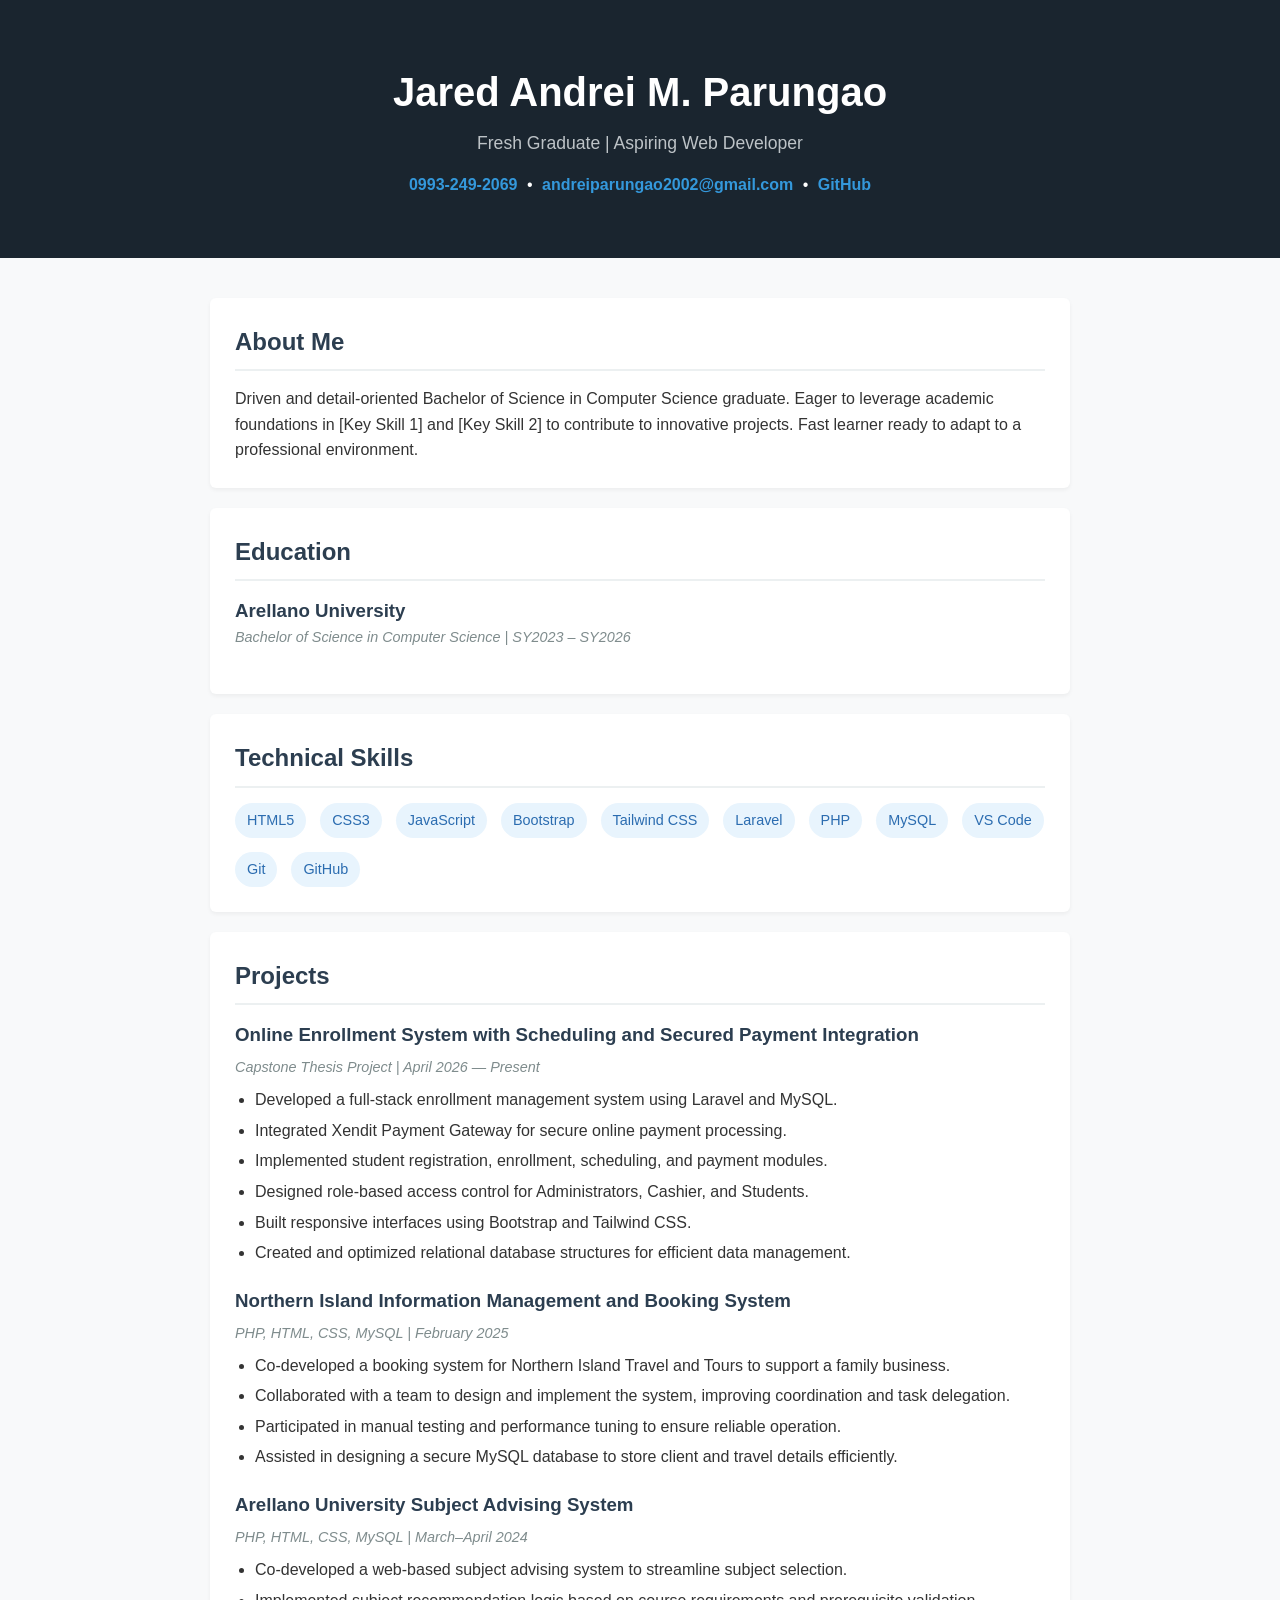
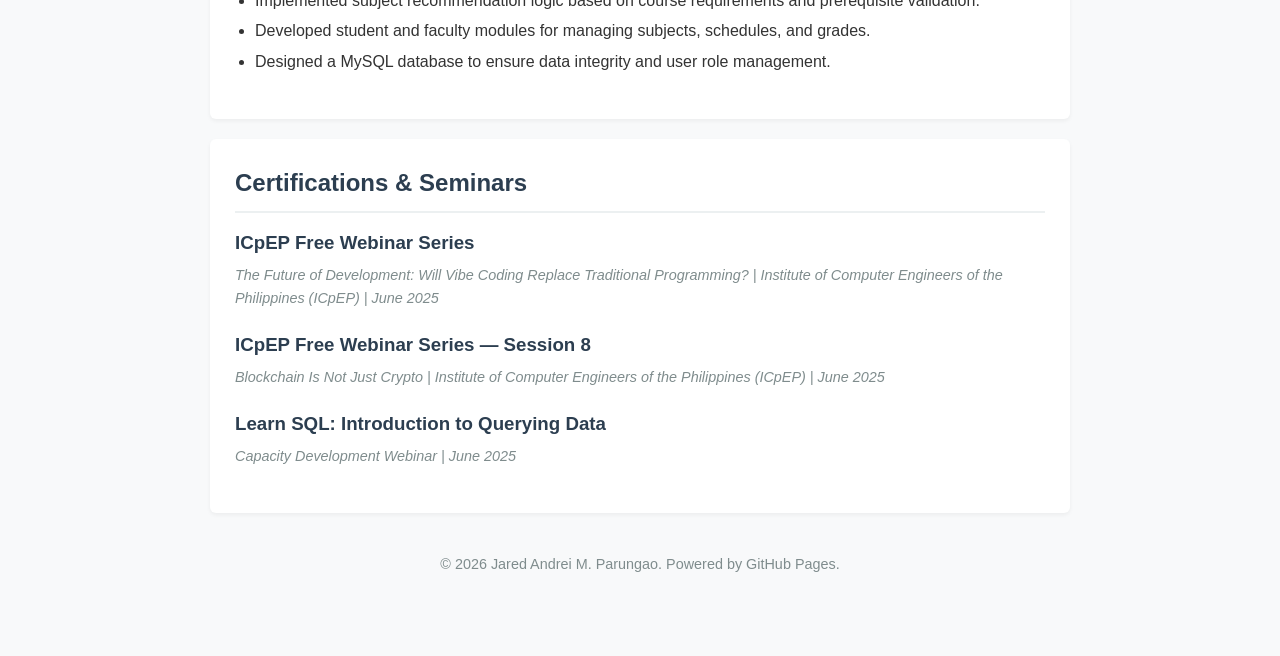
==== MyWebsite/index.html @ e256352b "Add initial HTML structure and CSS styles for portfolio website" ====
<!DOCTYPE html>
<html lang="en">
<head>
    <meta charset="UTF-8">
    <meta name="viewport" content="width=device-width, initial-scale=1.0">
    <title>Jared Andrei M. Parungao | Portfolio & Resume</title>
    <link rel="stylesheet" href="css/style.css">
</head>
<body>

    <!-- Header Section -->
    <header>
        <div class="container">
            <h1>Jared Andrei M. Parungao</h1>
            <p class="subtitle">Fresh Graduate | Aspiring Web Developer</p>
            <div class="contact-links">
                <a href="tel:+639932492069">0993-249-2069</a> • 
                <a href="mailto:andreiparungao2002@gmail.com">andreiparungao2002@gmail.com</a> • 
                <a href="https://github.com/andreeeeiiii" target="_blank">GitHub</a>
            </div>
        </div>
    </header>

    <!-- Main Content Container -->
    <main class="container">

        <!-- About Me Section -->
        <section id="about">
            <h2>About Me</h2>
            <p>Driven and detail-oriented Bachelor of Science in Computer Science graduate. Eager to leverage academic foundations in [Key Skill 1] and [Key Skill 2] to contribute to innovative projects. Fast learner ready to adapt to a professional environment.</p>
        </section>

        <!-- Education Section -->
        <section id="education">
            <h2>Education</h2>
            <div class="item">
                <h3>Arellano University</h3>
                <p class="meta">Bachelor of Science in Computer Science | SY2023 – SY2026</p>
            </div>
        </section>

        <!-- Technical Skills Section -->
        <section id="skills">
            <h2>Technical Skills</h2>
            <div class="skills-list">
                <span class="skill-tag">HTML5</span>
                <span class="skill-tag">CSS3</span>
                <span class="skill-tag">JavaScript</span>
                <span class="skill-tag">Bootstrap</span>
                <span class="skill-tag">Tailwind CSS</span>
                <span class="skill-tag">Laravel</span>
                <span class="skill-tag">PHP</span>
                <span class="skill-tag">MySQL</span>
                <span class="skill-tag">VS Code</span>
                <span class="skill-tag">Git</span>
                <span class="skill-tag">GitHub</span>
            </div>
        </section>

        <!-- Projects / Experience Section -->
        <section id="projects">
            <h2>Projects</h2>

            <div class="item">
                <h3>Online Enrollment System with Scheduling and Secured Payment Integration</h3>
                <p class="meta">Capstone Thesis Project | April 2026 — Present</p>
                <ul>
                    <li>Developed a full-stack enrollment management system using Laravel and MySQL.</li>
                    <li>Integrated Xendit Payment Gateway for secure online payment processing.</li>
                    <li>Implemented student registration, enrollment, scheduling, and payment modules.</li>
                    <li>Designed role-based access control for Administrators, Cashier, and Students.</li>
                    <li>Built responsive interfaces using Bootstrap and Tailwind CSS.</li>
                    <li>Created and optimized relational database structures for efficient data management.</li>
                </ul>
            </div>

            <div class="item">
                <h3>Northern Island Information Management and Booking System</h3>
                <p class="meta">PHP, HTML, CSS, MySQL | February 2025</p>
                <ul>
                    <li>Co-developed a booking system for Northern Island Travel and Tours to support a family business.</li>
                    <li>Collaborated with a team to design and implement the system, improving coordination and task delegation.</li>
                    <li>Participated in manual testing and performance tuning to ensure reliable operation.</li>
                    <li>Assisted in designing a secure MySQL database to store client and travel details efficiently.</li>
                </ul>
            </div>

            <div class="item">
                <h3>Arellano University Subject Advising System</h3>
                <p class="meta">PHP, HTML, CSS, MySQL | March–April 2024</p>
                <ul>
                    <li>Co-developed a web-based subject advising system to streamline subject selection.</li>
                    <li>Implemented subject recommendation logic based on course requirements and prerequisite validation.</li>
                    <li>Developed student and faculty modules for managing subjects, schedules, and grades.</li>
                    <li>Designed a MySQL database to ensure data integrity and user role management.</li>
                </ul>
            </div>
        </section>

        <!-- Certifications Section -->
        <section id="certifications">
            <h2>Certifications & Seminars</h2>
            <div class="item">
                <h3>ICpEP Free Webinar Series</h3>
                <p class="meta">The Future of Development: Will Vibe Coding Replace Traditional Programming? | Institute of Computer Engineers of the Philippines (ICpEP) | June 2025</p>
            </div>
            <div class="item">
                <h3>ICpEP Free Webinar Series — Session 8</h3>
                <p class="meta">Blockchain Is Not Just Crypto | Institute of Computer Engineers of the Philippines (ICpEP) | June 2025</p>
            </div>
            <div class="item">
                <h3>Learn SQL: Introduction to Querying Data</h3>
                <p class="meta">Capacity Development Webinar | June 2025</p>
            </div>
        </section>

    </main>

    <!-- Footer Section -->
    <footer>
        <p>&copy; 2026 Jared Andrei M. Parungao. Powered by GitHub Pages.</p>
    </footer>

</body>
</html>
---- MyWebsite/css/style.css ----
/* General Layout and Reset */
* {
    box-sizing: border-box;
    margin: 0;
    padding: 0;
}

body {
    font-family: -apple-system, BlinkMacSystemFont, "Segoe UI", Roboto, Helvetica, Arial, sans-serif;
    line-height: 1.6;
    color: #333;
    background-color: #f8f9fa;
    padding-bottom: 60px;
}

.container {
    max-width: 800px;
    margin: 0 auto;
    padding: 20px;
}

/* Header Design */
header {
    background-color: #1a252f;
    color: #fff;
    padding: 40px 0;
    text-align: center;
}

header h1 {
    font-size: 2.5rem;
    margin-bottom: 5px;
}

.subtitle {
    color: #bdc3c7;
    font-size: 1.1rem;
    margin-bottom: 15px;
}

.contact-links a {
    color: #3498db;
    text-decoration: none;
    font-weight: bold;
    margin: 0 5px;
}

.contact-links a:hover {
    text-decoration: underline;
}

/* Section Formatting */
section {
    background: #fff;
    padding: 25px;
    margin-top: 20px;
    border-radius: 6px;
    box-shadow: 0 2px 4px rgba(0,0,0,0.05);
}

h2 {
    color: #2c3e50;
    border-bottom: 2px solid #ecf0f1;
    padding-bottom: 8px;
    margin-bottom: 15px;
}

.item {
    margin-bottom: 20px;
}

.item h3 {
    color: #2c3e50;
}

.meta {
    font-style: italic;
    color: #7f8c8d;
    font-size: 0.9rem;
    margin-bottom: 8px;
}

ul {
    padding-left: 20px;
}

li {
    margin-bottom: 5px;
}

/* Skills Tags */
.skills-list {
    display: flex;
    flex-wrap: wrap;
    gap: 10px;
}

.skill-tag {
    background-color: #e8f4fd;
    color: #2b6cb0;
    padding: 6px 12px;
    border-radius: 20px;
    font-size: 0.9rem;
    font-weight: 500;
}

/* Footer Details */
footer {
    text-align: center;
    padding: 20px;
    color: #7f8c8d;
    font-size: 0.9rem;
}

/* Resume / Projects tweaks */
#projects .item h3,
#certifications .item h3 {
    margin-bottom: 6px;
}

.meta {
    display: block;
    margin-bottom: 8px;
}

@media (min-width: 800px) {
    .container {
        max-width: 900px;
    }
    .skills-list {
        gap: 14px;
    }
}
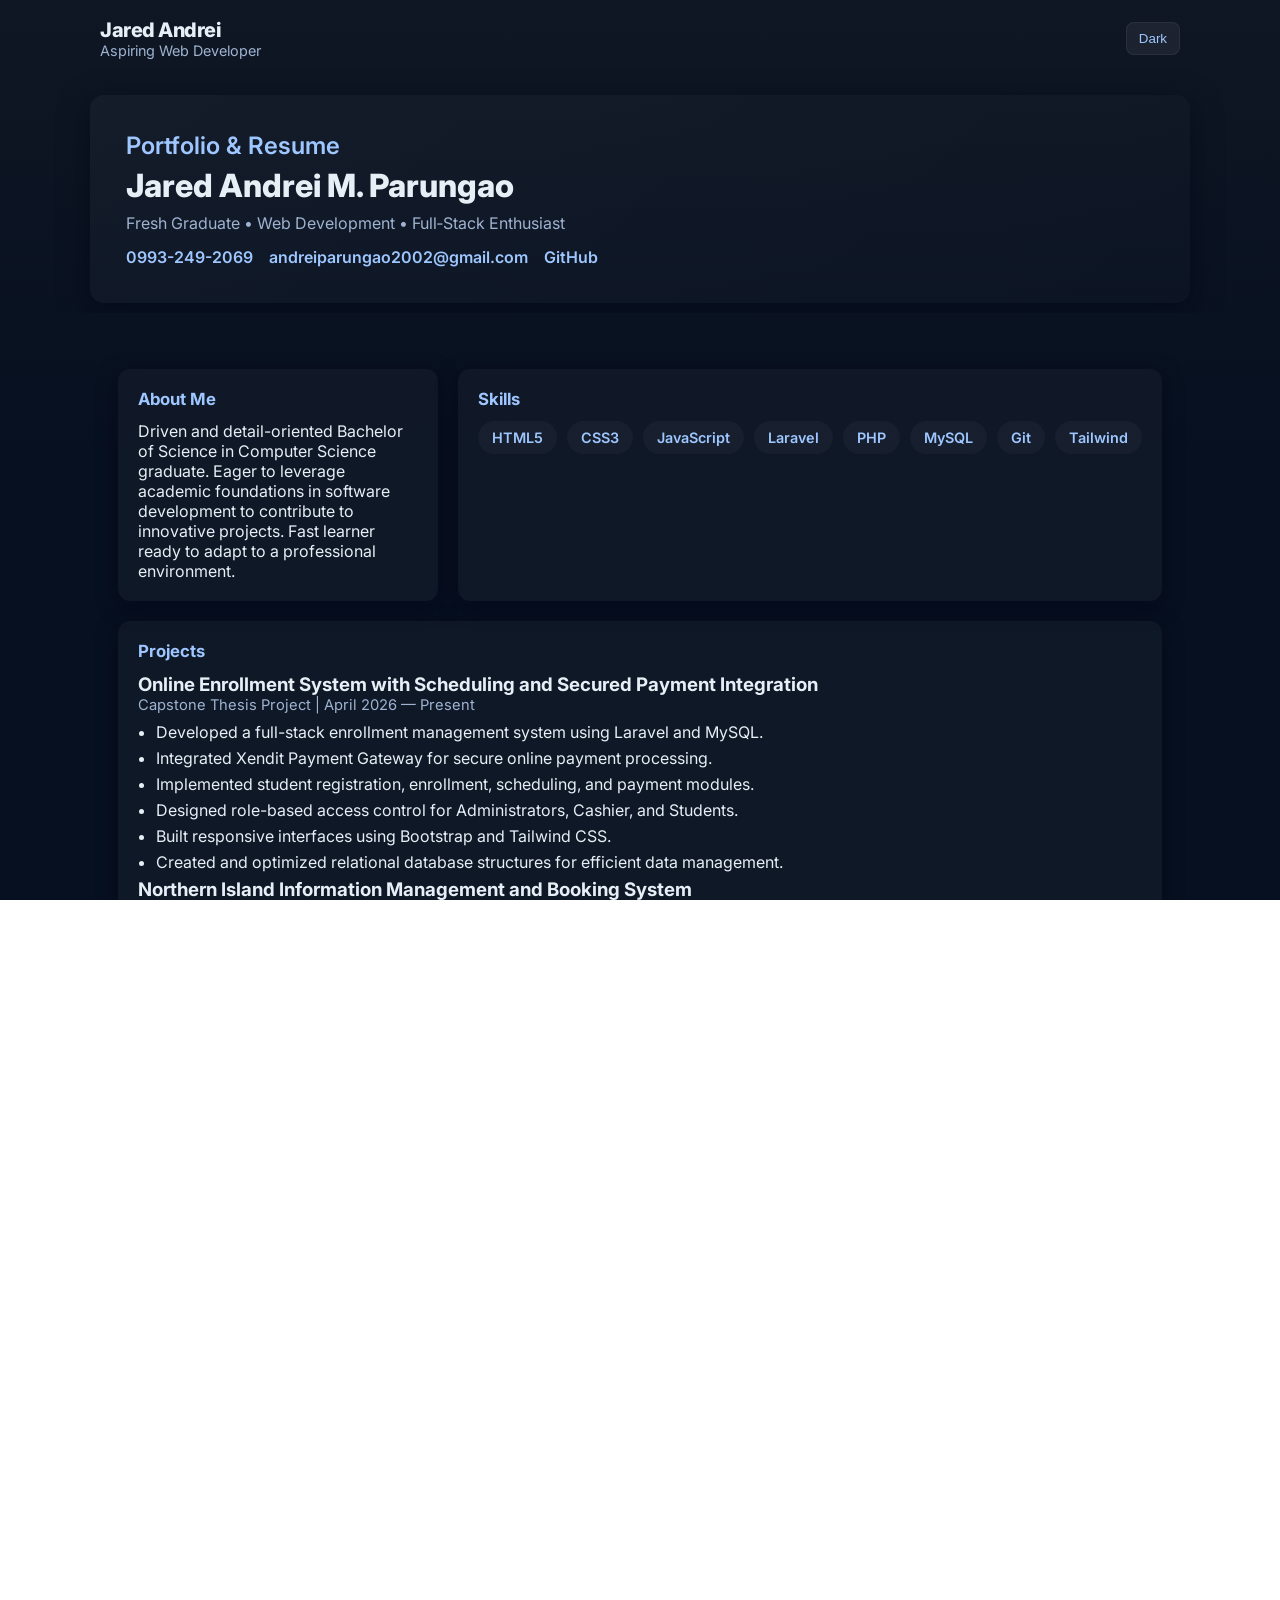
==== commit 584cc061: "Implement theme toggle functionality and enhance layout structure for portfolio website" ====
--- a/MyWebsite/index.html
+++ b/MyWebsite/index.html
@@ -4,64 +4,60 @@
     <meta charset="UTF-8">
     <meta name="viewport" content="width=device-width, initial-scale=1.0">
     <title>Jared Andrei M. Parungao | Portfolio & Resume</title>
+    <link href="https://fonts.googleapis.com/css2?family=Inter:wght@300;400;600;800&display=swap" rel="stylesheet">
     <link rel="stylesheet" href="css/style.css">
 </head>
 <body>
 
-    <!-- Header Section -->
-    <header>
-        <div class="container">
-            <h1>Jared Andrei M. Parungao</h1>
-            <p class="subtitle">Fresh Graduate | Aspiring Web Developer</p>
-            <div class="contact-links">
-                <a href="tel:+639932492069">0993-249-2069</a> • 
-                <a href="mailto:andreiparungao2002@gmail.com">andreiparungao2002@gmail.com</a> • 
-                <a href="https://github.com/andreeeeiiii" target="_blank">GitHub</a>
+    <header class="site-header">
+        <div class="header-inner container">
+            <div class="brand">
+                <h1>Jared Andrei</h1>
+                <div class="role">Aspiring Web Developer</div>
+            </div>
+            <div class="actions">
+                <button id="themeToggle" aria-label="Toggle theme">Toggle</button>
+            </div>
+        </div>
+        <div class="hero container">
+            <div class="hero-text">
+                <h2>Portfolio & Resume</h2>
+                <h3 class="name">Jared Andrei M. Parungao</h3>
+                <p class="subtitle">Fresh Graduate • Web Development • Full‑Stack Enthusiast</p>
+                <div class="contact-links">
+                    <a>0993-249-2069</a>
+                    <a>andreiparungao2002@gmail.com</a>
+                    <a href="https://github.com/andreeeeiiii" target="_blank">GitHub</a>
+                </div>
             </div>
         </div>
     </header>
 
-    <!-- Main Content Container -->
-    <main class="container">
+    <main class="container main-grid">
 
-        <!-- About Me Section -->
-        <section id="about">
+        <section id="about" class="card">
             <h2>About Me</h2>
-            <p>Driven and detail-oriented Bachelor of Science in Computer Science graduate. Eager to leverage academic foundations in [Key Skill 1] and [Key Skill 2] to contribute to innovative projects. Fast learner ready to adapt to a professional environment.</p>
+            <p>Driven and detail-oriented Bachelor of Science in Computer Science graduate. Eager to leverage academic foundations in software development to contribute to innovative projects. Fast learner ready to adapt to a professional environment.</p>
         </section>
 
-        <!-- Education Section -->
-        <section id="education">
-            <h2>Education</h2>
-            <div class="item">
-                <h3>Arellano University</h3>
-                <p class="meta">Bachelor of Science in Computer Science | SY2023 – SY2026</p>
-            </div>
-        </section>
-
-        <!-- Technical Skills Section -->
-        <section id="skills">
-            <h2>Technical Skills</h2>
+        <section id="skills" class="card">
+            <h2>Skills</h2>
             <div class="skills-list">
                 <span class="skill-tag">HTML5</span>
                 <span class="skill-tag">CSS3</span>
                 <span class="skill-tag">JavaScript</span>
-                <span class="skill-tag">Bootstrap</span>
-                <span class="skill-tag">Tailwind CSS</span>
                 <span class="skill-tag">Laravel</span>
                 <span class="skill-tag">PHP</span>
                 <span class="skill-tag">MySQL</span>
-                <span class="skill-tag">VS Code</span>
                 <span class="skill-tag">Git</span>
-                <span class="skill-tag">GitHub</span>
+                <span class="skill-tag">Tailwind</span>
             </div>
         </section>
 
-        <!-- Projects / Experience Section -->
-        <section id="projects">
+        <section id="projects" class="card wide">
             <h2>Projects</h2>
 
-            <div class="item">
+            <article class="project">
                 <h3>Online Enrollment System with Scheduling and Secured Payment Integration</h3>
                 <p class="meta">Capstone Thesis Project | April 2026 — Present</p>
                 <ul>
@@ -72,9 +68,9 @@
                     <li>Built responsive interfaces using Bootstrap and Tailwind CSS.</li>
                     <li>Created and optimized relational database structures for efficient data management.</li>
                 </ul>
-            </div>
+            </article>
 
-            <div class="item">
+            <article class="project">
                 <h3>Northern Island Information Management and Booking System</h3>
                 <p class="meta">PHP, HTML, CSS, MySQL | February 2025</p>
                 <ul>
@@ -83,9 +79,9 @@
                     <li>Participated in manual testing and performance tuning to ensure reliable operation.</li>
                     <li>Assisted in designing a secure MySQL database to store client and travel details efficiently.</li>
                 </ul>
-            </div>
+            </article>
 
-            <div class="item">
+            <article class="project">
                 <h3>Arellano University Subject Advising System</h3>
                 <p class="meta">PHP, HTML, CSS, MySQL | March–April 2024</p>
                 <ul>
@@ -94,11 +90,18 @@
                     <li>Developed student and faculty modules for managing subjects, schedules, and grades.</li>
                     <li>Designed a MySQL database to ensure data integrity and user role management.</li>
                 </ul>
+            </article>
+        </section>
+
+        <section id="education" class="card">
+            <h2>Education</h2>
+            <div class="item">
+                <h3>Arellano University</h3>
+                <p class="meta">Bachelor of Science in Computer Science | SY2023 – SY2026</p>
             </div>
         </section>
 
-        <!-- Certifications Section -->
-        <section id="certifications">
+        <section id="certifications" class="card">
             <h2>Certifications & Seminars</h2>
             <div class="item">
                 <h3>ICpEP Free Webinar Series</h3>
@@ -116,10 +119,12 @@
 
     </main>
 
-    <!-- Footer Section -->
     <footer>
-        <p>&copy; 2026 Jared Andrei M. Parungao. Powered by GitHub Pages.</p>
+        <div class="container footer-inner">
+            <p>&copy; 2026 Jared Andrei M. Parungao</p>
+        </div>
     </footer>
 
+    <script src="css/script.js"></script>
 </body>
 </html>
--- a/MyWebsite/css/style.css
+++ b/MyWebsite/css/style.css
@@ -1,133 +1,87 @@
-/* General Layout and Reset */
-* {
-    box-sizing: border-box;
-    margin: 0;
-    padding: 0;
+/* Reset + Base */
+* { box-sizing: border-box; margin: 0; padding: 0; }
+html,body { height: 100%; }
+
+:root{
+  --bg-start: #0f1724;
+  --bg-end: #071020;
+  --text: #e6eef6;
+  --muted: #9fb3d1;
+  --accent: #9ec6ff;
+  --card-bg: rgba(255,255,255,0.03);
+  --tag-bg: rgba(255,255,255,0.03);
 }
 
 body {
-    font-family: -apple-system, BlinkMacSystemFont, "Segoe UI", Roboto, Helvetica, Arial, sans-serif;
-    line-height: 1.6;
-    color: #333;
-    background-color: #f8f9fa;
-    padding-bottom: 60px;
+  font-family: 'Inter', system-ui, -apple-system, 'Segoe UI', Roboto, Arial;
+  background: linear-gradient(180deg,var(--bg-start) 0%, var(--bg-end) 50%);
+  color: var(--text);
+  -webkit-font-smoothing:antialiased;
+  padding-bottom: 60px;
+}
+.container { max-width: 1100px; margin: 0 auto; padding: 28px; }
+
+/* Header / Hero */
+.site-header { position: relative; overflow: hidden; padding-bottom: 10px; }
+.header-inner { display:flex; align-items:center; justify-content:space-between; padding:18px 10px; }
+.brand h1 { font-weight:800; letter-spacing: -0.5px; font-size:1.25rem; color:var(--text); }
+.brand .role { color:var(--muted); font-size:0.9rem; }
+.actions button { background: rgba(255,255,255,0.06); border:1px solid rgba(255,255,255,0.06); color:var(--accent); padding:8px 12px; border-radius:8px; cursor:pointer; }
+.hero { margin-top: 18px; padding: 36px; border-radius:14px; background: linear-gradient(135deg, rgba(255,255,255,0.03), rgba(255,255,255,0.01)); box-shadow: 0 8px 30px rgba(2,6,23,0.6); will-change: transform; }
+.hero-text h2 { color:var(--accent); font-weight:600; margin-bottom:6px; }
+.hero-text .name { font-size:2rem; font-weight:800; color:var(--text); margin-bottom:8px; }
+.hero-text .subtitle { color:var(--muted); margin-bottom:14px; }
+.contact-links a { color:var(--accent); margin-right:12px; text-decoration:none; font-weight:600; }
+
+/* Main Grid */
+.main-grid { display:grid; grid-template-columns: 1fr; gap:20px; margin-top:28px; }
+.card { background: rgba(255,255,255,0.03); border-radius:12px; padding:20px; box-shadow: 0 6px 20px rgba(2,6,23,0.5); }
+.card.wide { grid-column: 1 / -1; }
+.card h2 { color:var(--accent); margin-bottom:12px; font-size:1.05rem; }
+.meta { color:var(--muted); font-size:0.92rem; margin-bottom:8px; }
+ul { padding-left:18px; margin-top:8px; }
+li { margin-bottom:6px; color:var(--text); }
+
+/* Skills */
+.skills-list { display:flex; flex-wrap:wrap; gap:10px; }
+.skill-tag { background: var(--tag-bg); padding:8px 14px; border-radius:999px; color:var(--accent); font-weight:600; font-size:0.9rem; }
+
+/* Footer */
+footer { margin-top:28px; padding:22px 0; text-align:center; color:var(--muted); }
+
+/* Prevent accidental horizontal scroll from transforms or long content */
+html, body { overflow-x: hidden; }
+
+/* Make media and long content scale down */
+img, video, iframe { max-width: 100%; height: auto; display: block; }
+
+/* Small-screen adjustments */
+@media (max-width: 480px) {
+  .hero { padding: 20px; border-radius:10px; }
+  .hero-text .name { font-size:1.4rem; }
+  .container { padding: 16px; }
 }
 
-.container {
-    max-width: 800px;
-    margin: 0 auto;
-    padding: 20px;
+/* Responsive */
+@media (min-width:900px){
+  .main-grid { grid-template-columns: 320px 1fr; }
+  .card.wide { grid-column: 1 / 3; }
+  .hero { display:flex; align-items:center; justify-content:space-between; }
+  .hero-text { max-width:640px; }
 }
 
-/* Header Design */
-header {
-    background-color: #1a252f;
-    color: #fff;
-    padding: 40px 0;
-    text-align: center;
+/* Theme: Dark toggle (simple) */
+body.light {
+  --bg-start: #f6fbff;
+  --bg-end: #eaf4ff;
+  --text: #0b1830;
+  --muted: #4b6b88;
+  --accent: #2a64a8;
+  --card-bg: rgba(6,20,38,0.03);
+  --tag-bg: rgba(6,20,38,0.03);
 }
+body.light .card { background: var(--card-bg); box-shadow: none; }
 
-header h1 {
-    font-size: 2.5rem;
-    margin-bottom: 5px;
-}
+/* Small utilities */
+.footer-inner p { margin:0; }
 
-.subtitle {
-    color: #bdc3c7;
-    font-size: 1.1rem;
-    margin-bottom: 15px;
-}
-
-.contact-links a {
-    color: #3498db;
-    text-decoration: none;
-    font-weight: bold;
-    margin: 0 5px;
-}
-
-.contact-links a:hover {
-    text-decoration: underline;
-}
-
-/* Section Formatting */
-section {
-    background: #fff;
-    padding: 25px;
-    margin-top: 20px;
-    border-radius: 6px;
-    box-shadow: 0 2px 4px rgba(0,0,0,0.05);
-}
-
-h2 {
-    color: #2c3e50;
-    border-bottom: 2px solid #ecf0f1;
-    padding-bottom: 8px;
-    margin-bottom: 15px;
-}
-
-.item {
-    margin-bottom: 20px;
-}
-
-.item h3 {
-    color: #2c3e50;
-}
-
-.meta {
-    font-style: italic;
-    color: #7f8c8d;
-    font-size: 0.9rem;
-    margin-bottom: 8px;
-}
-
-ul {
-    padding-left: 20px;
-}
-
-li {
-    margin-bottom: 5px;
-}
-
-/* Skills Tags */
-.skills-list {
-    display: flex;
-    flex-wrap: wrap;
-    gap: 10px;
-}
-
-.skill-tag {
-    background-color: #e8f4fd;
-    color: #2b6cb0;
-    padding: 6px 12px;
-    border-radius: 20px;
-    font-size: 0.9rem;
-    font-weight: 500;
-}
-
-/* Footer Details */
-footer {
-    text-align: center;
-    padding: 20px;
-    color: #7f8c8d;
-    font-size: 0.9rem;
-}
-
-/* Resume / Projects tweaks */
-#projects .item h3,
-#certifications .item h3 {
-    margin-bottom: 6px;
-}
-
-.meta {
-    display: block;
-    margin-bottom: 8px;
-}
-
-@media (min-width: 800px) {
-    .container {
-        max-width: 900px;
-    }
-    .skills-list {
-        gap: 14px;
-    }
-}
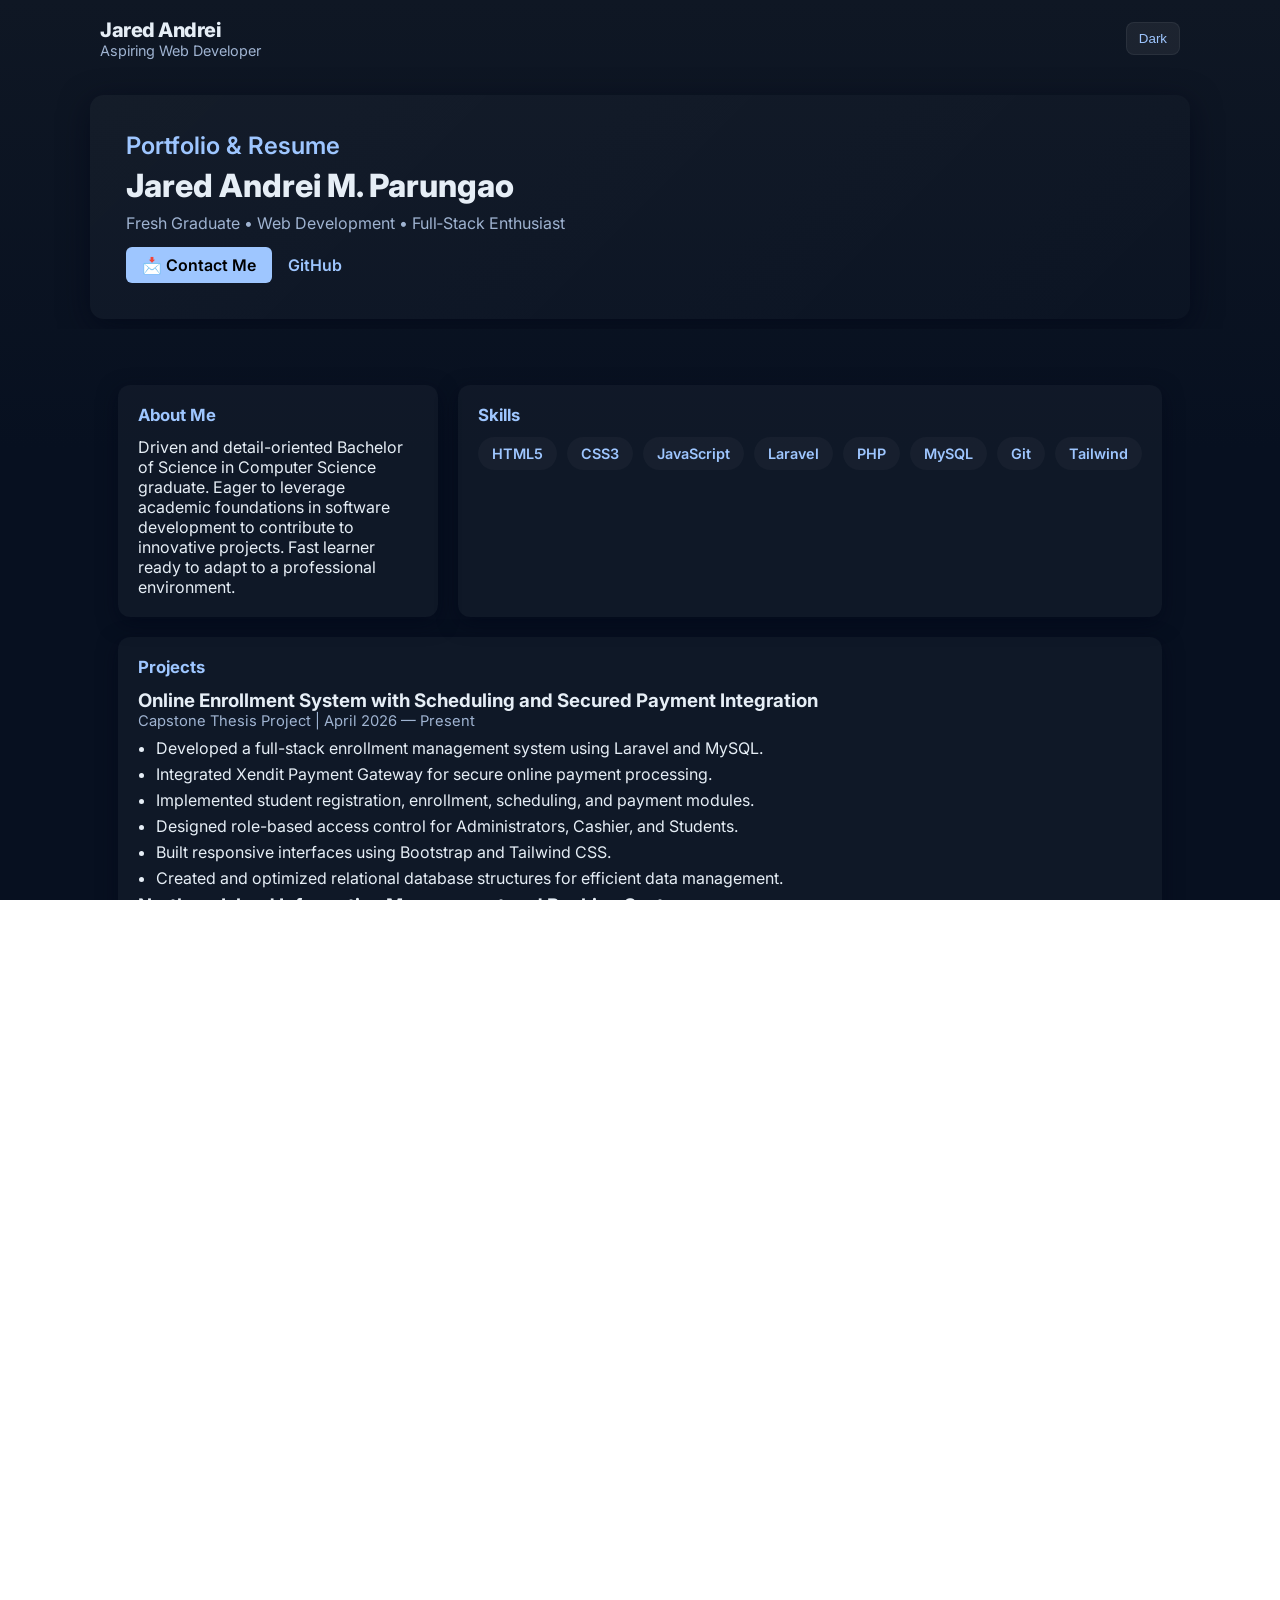
==== commit f1dc6f82: "Add contact modal and enhance theme toggle functionality" ====
--- a/MyWebsite/index.html
+++ b/MyWebsite/index.html
@@ -25,8 +25,7 @@
                 <h3 class="name">Jared Andrei M. Parungao</h3>
                 <p class="subtitle">Fresh Graduate • Web Development • Full‑Stack Enthusiast</p>
                 <div class="contact-links">
-                    <a>0993-249-2069</a>
-                    <a>andreiparungao2002@gmail.com</a>
+                    <a href="#contact" class="contact-btn">📩 Contact Me</a>
                     <a href="https://github.com/andreeeeiiii" target="_blank">GitHub</a>
                 </div>
             </div>
@@ -119,6 +118,39 @@
 
     </main>
 
+    <!-- Contact Modal -->
+    <div id="contactModal" class="modal">
+        <div class="modal-overlay"></div>
+        <div class="modal-content">
+            <div class="modal-header">
+                <h2>Get In Touch</h2>
+                <button id="closeModal" class="modal-close" aria-label="Close">&times;</button>
+            </div>
+            <p class="modal-subtitle">Interested in working together? Send me a message and I will get back to you as soon as possible.</p>
+            
+            <form action="https://web3forms.com" method="POST" class="contact-form">
+                <input type="hidden" name="access_key" value="542e9134-3e2d-4b7b-988b-cf1a75ac15b0">
+                
+                <div class="form-group">
+                    <label for="name">Name</label>
+                    <input type="text" id="name" name="name" required placeholder="Your Name">
+                </div>
+                
+                <div class="form-group">
+                    <label for="email">Email Address</label>
+                    <input type="email" id="email" name="email" required placeholder="your.email@example.com">
+                </div>
+                
+                <div class="form-group">
+                    <label for="message">Message</label>
+                    <textarea id="message" name="message" rows="5" required placeholder="Hi Jared, I saw your portfolio and..."></textarea>
+                </div>
+
+                <button type="submit" class="submit-btn">Send Message</button>
+            </form>
+        </div>
+    </div>
+
     <footer>
         <div class="container footer-inner">
             <p>&copy; 2026 Jared Andrei M. Parungao</p>
--- a/MyWebsite/css/style.css
+++ b/MyWebsite/css/style.css
@@ -10,6 +10,8 @@
   --accent: #9ec6ff;
   --card-bg: rgba(255,255,255,0.03);
   --tag-bg: rgba(255,255,255,0.03);
+  --input-bg: rgba(255,255,255,0.06);
+  --input-border: rgba(255,255,255,0.08);
 }
 
 body {
@@ -46,6 +48,201 @@
 .skills-list { display:flex; flex-wrap:wrap; gap:10px; }
 .skill-tag { background: var(--tag-bg); padding:8px 14px; border-radius:999px; color:var(--accent); font-weight:600; font-size:0.9rem; }
 
+/* Contact Form Section Styles */
+/* Modal Styles */
+.modal {
+    display: none;
+    position: fixed;
+    top: 0;
+    left: 0;
+    width: 100%;
+    height: 100%;
+    z-index: 1000;
+}
+
+.modal.active {
+    display: flex;
+    align-items: center;
+    justify-content: center;
+}
+
+.modal-overlay {
+    position: absolute;
+    top: 0;
+    left: 0;
+    width: 100%;
+    height: 100%;
+    background: rgba(0, 0, 0, 0.5);
+    backdrop-filter: blur(4px);
+}
+
+.modal-content {
+    position: relative;
+    background: var(--card-bg);
+    border-radius: 14px;
+    padding: 28px;
+    max-width: 500px;
+    width: 90%;
+    box-shadow: 0 20px 60px rgba(0, 0, 0, 0.3);
+    animation: slideUp 0.3s ease;
+}
+
+@keyframes slideUp {
+    from { transform: translateY(20px); opacity: 0; }
+    to { transform: translateY(0); opacity: 1; }
+}
+
+.modal-header {
+    display: flex;
+    align-items: center;
+    justify-content: space-between;
+    margin-bottom: 12px;
+}
+
+.modal-header h2 {
+    color: var(--accent);
+    margin: 0;
+    font-size: 1.3rem;
+}
+
+.modal-close {
+    background: none;
+    border: none;
+    color: var(--muted);
+    font-size: 1.8rem;
+    cursor: pointer;
+    padding: 0;
+    width: 32px;
+    height: 32px;
+    display: flex;
+    align-items: center;
+    justify-content: center;
+}
+
+.modal-close:hover {
+    color: var(--text);
+}
+
+.modal-subtitle {
+    color: var(--muted);
+    margin-bottom: 18px;
+    font-size: 0.95rem;
+}
+
+body.light .modal-subtitle {
+    color: #4b6b88;
+}
+
+.contact-form {
+    display: flex;
+    flex-direction: column;
+    gap: 1.5rem;
+}
+
+.form-group {
+    display: flex;
+    flex-direction: column;
+    gap: 0.5rem;
+}
+
+.form-group label {
+    font-size: 0.9rem;
+    font-weight: 600;
+    color: var(--text);
+}
+
+body.light .form-group label {
+    color: #0b1830;
+}
+
+.form-group input,
+.form-group textarea {
+    width: 100%;
+    padding: 0.8rem 1rem;
+    font-family: 'Inter', sans-serif;
+    font-size: 1rem;
+    border: 1px solid var(--input-border);
+    border-radius: 6px;
+    background-color: var(--input-bg);
+    color: var(--text);
+    transition: all 0.3s ease;
+}
+
+.form-group input::placeholder,
+.form-group textarea::placeholder {
+    color: var(--muted);
+}
+
+.form-group input:focus,
+.form-group textarea:focus {
+    outline: none;
+    border-color: var(--accent);
+    box-shadow: 0 0 0 3px rgba(158, 198, 255, 0.2);
+}
+
+/* Submit Button Style */
+.submit-btn {
+    align-self: flex-start;
+    padding: 0.8rem 2rem;
+    font-family: 'Inter', sans-serif;
+    font-size: 1rem;
+    font-weight: 600;
+    color: #fff;
+    background-color: var(--accent);
+    border: none;
+    border-radius: 6px;
+    cursor: pointer;
+    transition: all 0.2s ease;
+}
+
+.submit-btn:hover {
+    opacity: 0.8;
+    transform: translateY(-2px);
+}
+
+.submit-btn:active {
+    transform: scale(0.98);
+}
+
+/* Light theme adjustments */
+body.light .modal-content {
+    background: rgba(255, 255, 255, 0.95);
+    box-shadow: 0 20px 60px rgba(0, 0, 0, 0.1);
+}
+
+body.light .form-group input,
+body.light .form-group textarea {
+    background-color: rgba(6, 20, 38, 0.06);
+    border-color: rgba(6, 20, 38, 0.15);
+    color: var(--text);
+}
+
+body.light .form-group input:focus,
+body.light .form-group textarea:focus {
+    border-color: var(--accent);
+    box-shadow: 0 0 0 3px rgba(42, 100, 168, 0.15);
+}
+
+/* Contact button in hero */
+.contact-links .contact-btn {
+    cursor: pointer;
+    padding: 8px 16px;
+    background: var(--accent);
+    color: #000 !important;
+    border-radius: 6px;
+    transition: all 0.2s ease;
+    text-decoration: none !important;
+    display: inline-block;
+}
+
+.contact-links .contact-btn:hover {
+    opacity: 0.8;
+}
+
+body.light .contact-links .contact-btn {
+    color: #fff !important;
+}
+
 /* Footer */
 footer { margin-top:28px; padding:22px 0; text-align:center; color:var(--muted); }
 
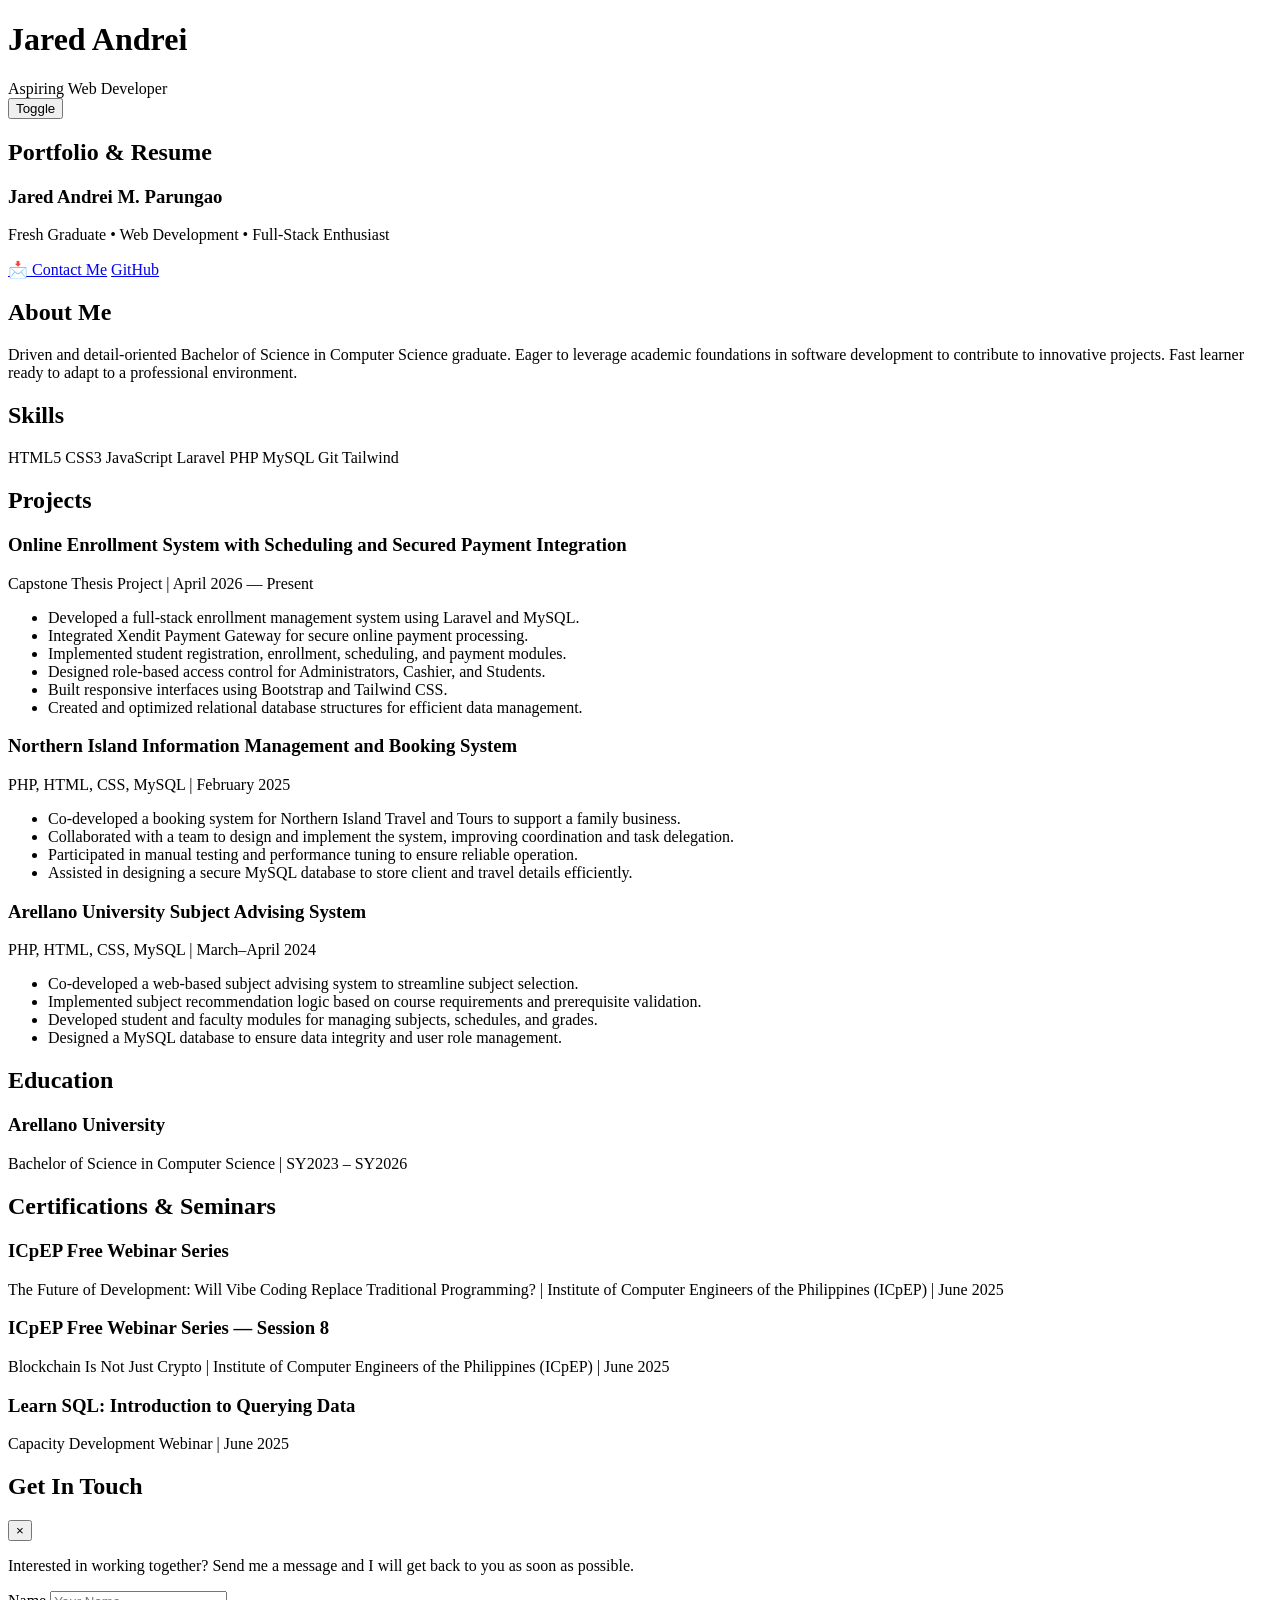
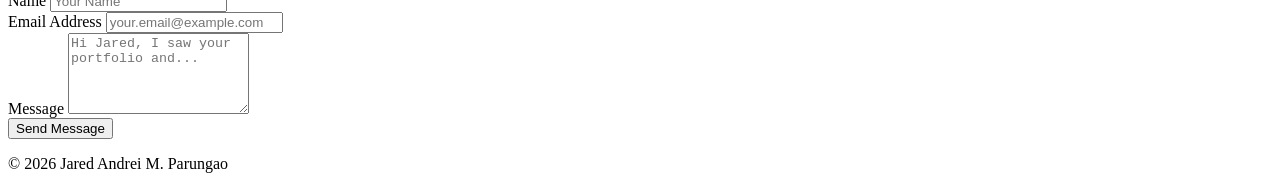
==== commit fc5ac65b: "Update contact form action URL and add hidden fields for redirect and subject" ====
--- a/MyWebsite/index.html
+++ b/MyWebsite/index.html
@@ -128,8 +128,10 @@
             </div>
             <p class="modal-subtitle">Interested in working together? Send me a message and I will get back to you as soon as possible.</p>
             
-            <form action="https://web3forms.com" method="POST" class="contact-form">
+            <form action="https://api.web3forms.com/submit" method="POST" class="contact-form">
                 <input type="hidden" name="access_key" value="542e9134-3e2d-4b7b-988b-cf1a75ac15b0">
+                <input type="hidden" name="redirect" value="https://andreiparungao.github.io/MyWebsite/">
+                <input type="hidden" name="subject" value="New Contact Form Submission">
                 
                 <div class="form-group">
                     <label for="name">Name</label>
